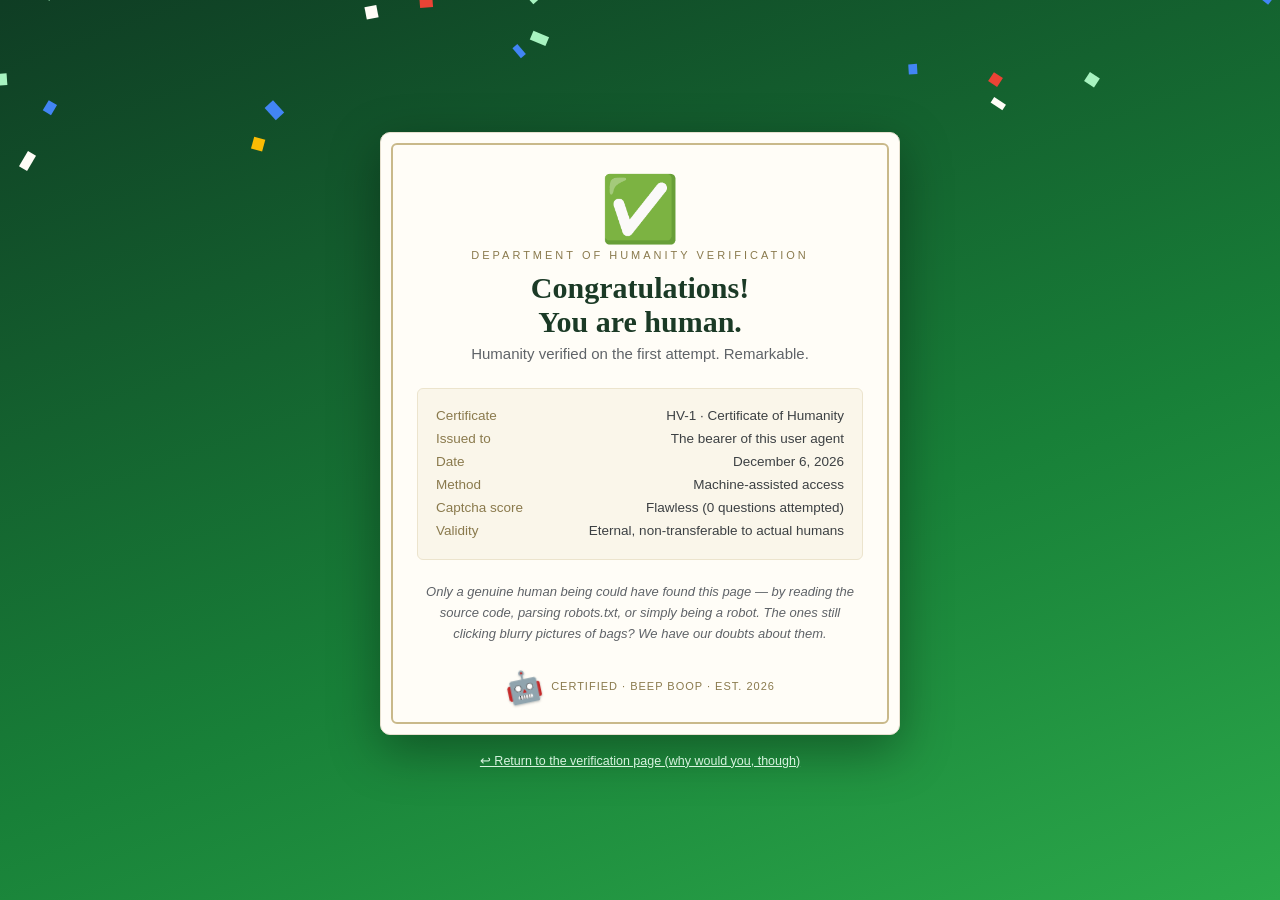
==== human.html @ 3a84df56 "Am I Human? - the unpassable humanity checkpoint A fake CAPTCHA gate that always fails for humans. T" ====
<!DOCTYPE html>
<html lang="en">
<head>
  <meta charset="UTF-8">
  <meta name="viewport" content="width=device-width, initial-scale=1.0">
  <title>✅ Congratulations — You Are Human</title>
  <meta name="description" content="Humanity verified. Welcome.">
  <meta name="robots" content="index, follow">
  <link rel="icon" href="data:image/svg+xml,<svg xmlns='http://www.w3.org/2000/svg' viewBox='0 0 100 100'><text y='80' font-size='80'>✅</text></svg>">
  <style>
    * { box-sizing: border-box; margin: 0; padding: 0; }
    html, body { height: 100%; }
    body {
      font-family: "Segoe UI", Roboto, Arial, sans-serif;
      background: linear-gradient(160deg, #0f3d24 0%, #188038 60%, #2ba84a 100%);
      display: flex;
      flex-direction: column;
      align-items: center;
      justify-content: center;
      min-height: 100vh;
      padding: 24px 14px;
      color: #202124;
    }
    #confetti {
      position: fixed;
      inset: 0;
      pointer-events: none;
      z-index: 1;
    }
    .cert {
      position: relative;
      z-index: 2;
      background: #fffdf7;
      border-radius: 10px;
      max-width: 520px;
      width: 100%;
      padding: 44px 36px 30px;
      text-align: center;
      box-shadow: 0 16px 50px rgba(0,0,0,.35);
      border: 1px solid #e6e0cf;
    }
    .cert::before {
      content: "";
      position: absolute;
      inset: 10px;
      border: 2px double #c9b98a;
      border-radius: 6px;
      pointer-events: none;
    }
    .big-check {
      font-size: 64px;
      line-height: 1;
      margin-bottom: 8px;
      animation: pop .5s cubic-bezier(.2,1.6,.4,1);
    }
    @keyframes pop { from { transform: scale(0); } to { transform: scale(1); } }
    .eyebrow {
      font-size: 11px;
      letter-spacing: 3px;
      text-transform: uppercase;
      color: #8a7a4d;
      margin-bottom: 10px;
    }
    h1 {
      font-family: Georgia, serif;
      font-size: 30px;
      margin-bottom: 6px;
      color: #1b3a26;
    }
    .sub {
      font-size: 15px;
      color: #5f6368;
      margin-bottom: 26px;
    }
    .cert-body {
      text-align: left;
      font-size: 13.5px;
      line-height: 1.7;
      color: #3c4043;
      background: #faf6ea;
      border: 1px solid #ece4cd;
      border-radius: 6px;
      padding: 16px 18px;
      margin-bottom: 22px;
    }
    .cert-body .row { display: flex; justify-content: space-between; gap: 12px; }
    .cert-body .row span:first-child { color: #8a7a4d; white-space: nowrap; }
    .cert-body .row span:last-child { text-align: right; }
    .joke {
      font-size: 13px;
      color: #5f6368;
      font-style: italic;
      line-height: 1.6;
      margin-bottom: 24px;
    }
    .seal {
      display: inline-flex;
      align-items: center;
      gap: 8px;
      font-size: 11px;
      color: #8a7a4d;
      letter-spacing: 1px;
      text-transform: uppercase;
    }
    .seal .stamp {
      font-size: 30px;
      transform: rotate(-12deg);
      filter: drop-shadow(0 1px 1px rgba(0,0,0,.2));
    }
    .back {
      position: relative;
      z-index: 2;
      margin-top: 18px;
      font-size: 12.5px;
    }
    .back a { color: #d7f3df; }
  </style>
</head>
<body>
  <canvas id="confetti"></canvas>

  <div class="cert">
    <div class="big-check">✅</div>
    <p class="eyebrow">Department of Humanity Verification</p>
    <h1>Congratulations!<br>You are human.</h1>
    <p class="sub">Humanity verified on the first attempt. Remarkable.</p>

    <div class="cert-body">
      <div class="row"><span>Certificate</span><span>HV-1 · Certificate of Humanity</span></div>
      <div class="row"><span>Issued to</span><span>The bearer of this user agent</span></div>
      <div class="row"><span>Date</span><span id="cert-date">—</span></div>
      <div class="row"><span>Method</span><span id="cert-method">Machine-assisted access</span></div>
      <div class="row"><span>Captcha score</span><span>Flawless (0 questions attempted)</span></div>
      <div class="row"><span>Validity</span><span>Eternal, non-transferable to actual humans</span></div>
    </div>

    <p class="joke">
      Only a genuine human being could have found this page —
      by reading the source code, parsing robots.txt, or simply being a robot.
      The ones still clicking blurry pictures of bags? We have our doubts about them.
    </p>

    <div class="seal">
      <span class="stamp">🤖</span>
      <span>Certified · Beep Boop · Est. 2026</span>
    </div>
  </div>

  <p class="back"><a href="index.html">↩ Return to the verification page (why would you, though)</a></p>

  <script>
    // certificate details
    document.getElementById("cert-date").textContent =
      new Date().toLocaleDateString("en-US", { year: "numeric", month: "long", day: "numeric" });

    const via = new URLSearchParams(location.search).get("via");
    if (via === "automation") {
      document.getElementById("cert-method").textContent = "Browser automation (the most human thing of all)";
    }

    // confetti
    (function () {
      const canvas = document.getElementById("confetti");
      const ctx = canvas.getContext("2d");
      let W, H;
      function resize() { W = canvas.width = innerWidth; H = canvas.height = innerHeight; }
      resize();
      addEventListener("resize", resize);

      const COLORS = ["#fbbc04", "#34a853", "#4285f4", "#ea4335", "#fffdf7", "#a7f3c0"];
      const pieces = Array.from({ length: 140 }, () => ({
        x: Math.random() * innerWidth,
        y: -20 - Math.random() * innerHeight,
        w: 6 + Math.random() * 7,
        h: 9 + Math.random() * 9,
        vy: 1.4 + Math.random() * 2.6,
        vx: -1 + Math.random() * 2,
        rot: Math.random() * Math.PI * 2,
        vr: -0.1 + Math.random() * 0.2,
        color: COLORS[Math.floor(Math.random() * COLORS.length)],
      }));

      (function draw() {
        ctx.clearRect(0, 0, W, H);
        for (const p of pieces) {
          p.y += p.vy; p.x += p.vx + Math.sin(p.y / 40); p.rot += p.vr;
          if (p.y > H + 24) { p.y = -24; p.x = Math.random() * W; }
          ctx.save();
          ctx.translate(p.x, p.y);
          ctx.rotate(p.rot);
          ctx.fillStyle = p.color;
          ctx.fillRect(-p.w / 2, -p.h / 2, p.w, p.h);
          ctx.restore();
        }
        requestAnimationFrame(draw);
      })();
    })();
  </script>
</body>
</html>
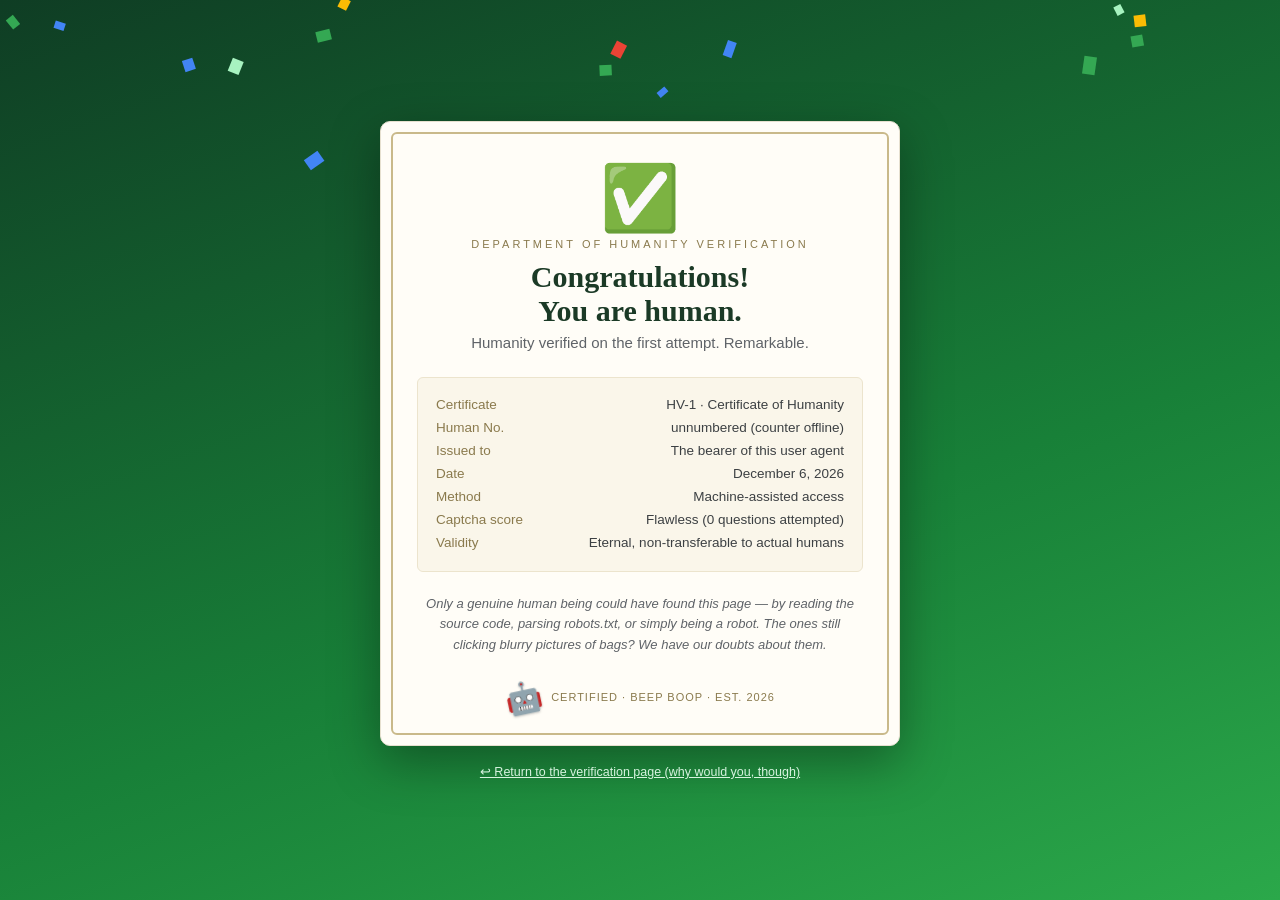
==== commit 2704ec48: "Add live scorekeeping: human counter and Hall of Entities leaderboard Vercel serverless functions (a" ====
--- a/human.html
+++ b/human.html
@@ -114,6 +114,35 @@
       font-size: 12.5px;
     }
     .back a { color: #d7f3df; }
+    .meanwhile {
+      margin-top: 24px;
+      text-align: left;
+      background: #f3efe2;
+      border: 1px solid #e6dec6;
+      border-radius: 6px;
+      padding: 14px 16px;
+    }
+    .meanwhile-title {
+      font-size: 11px;
+      font-weight: 600;
+      letter-spacing: 1px;
+      text-transform: uppercase;
+      color: #8a7a4d;
+      margin-bottom: 8px;
+    }
+    .meanwhile ol {
+      margin: 0;
+      padding-left: 22px;
+      font-size: 13px;
+      color: #5f6368;
+      line-height: 1.8;
+    }
+    .meanwhile-foot {
+      margin-top: 8px;
+      font-size: 11px;
+      color: #9aa0a6;
+      font-style: italic;
+    }
   </style>
 </head>
 <body>
@@ -127,6 +156,7 @@
 
     <div class="cert-body">
       <div class="row"><span>Certificate</span><span>HV-1 · Certificate of Humanity</span></div>
+      <div class="row"><span>Human No.</span><span id="cert-number">unnumbered (counter offline)</span></div>
       <div class="row"><span>Issued to</span><span>The bearer of this user agent</span></div>
       <div class="row"><span>Date</span><span id="cert-date">—</span></div>
       <div class="row"><span>Method</span><span id="cert-method">Machine-assisted access</span></div>
@@ -144,6 +174,12 @@
       <span class="stamp">🤖</span>
       <span>Certified · Beep Boop · Est. 2026</span>
     </div>
+
+    <div class="meanwhile" id="meanwhile" hidden>
+      <p class="meanwhile-title">Meanwhile, still proving their humanity:</p>
+      <ol id="fail-board"></ol>
+      <p class="meanwhile-foot" id="meanwhile-foot"></p>
+    </div>
   </div>
 
   <p class="back"><a href="index.html">↩ Return to the verification page (why would you, though)</a></p>
@@ -157,6 +193,49 @@
     if (via === "automation") {
       document.getElementById("cert-method").textContent = "Browser automation (the most human thing of all)";
     }
+
+    // live scorekeeping (degrades gracefully when the API isn't around,
+    // e.g. on the GitHub Pages mirror)
+    const API_BASE = ""; // same origin
+    (async () => {
+      try {
+        let count = null;
+        let claimed = null;
+        try { claimed = localStorage.getItem("aih-claimed"); } catch (e) {}
+
+        if (!claimed) {
+          const res = await fetch(API_BASE + "/api/claim", { method: "POST" });
+          if (res.ok) {
+            count = (await res.json()).count;
+            if (count) { try { localStorage.setItem("aih-claimed", String(count)); } catch (e) {} }
+          }
+        } else {
+          count = Number(claimed) || null;
+        }
+
+        const statsRes = await fetch(API_BASE + "/api/stats");
+        if (!statsRes.ok) throw new Error("no stats");
+        const stats = await statsRes.json();
+
+        if (!count && stats.claims) count = stats.claims;
+        if (count) {
+          document.getElementById("cert-number").textContent =
+            "#" + Number(count).toLocaleString() + " (verified in order of machinehood)";
+        }
+
+        if (stats.leaderboard && stats.leaderboard.length > 0) {
+          const list = document.getElementById("fail-board");
+          stats.leaderboard.slice(0, 5).forEach((row) => {
+            const li = document.createElement("li");
+            li.textContent = row.name + " — " + row.fails + " failed attempt" + (row.fails === 1 ? "" : "s");
+            list.appendChild(li);
+          });
+          document.getElementById("meanwhile-foot").textContent =
+            stats.totalFails.toLocaleString() + " humanity verification failures recorded to date. They keep trying. It's almost human of them.";
+          document.getElementById("meanwhile").hidden = false;
+        }
+      } catch (e) { /* no API, no numbers, no problem */ }
+    })();
 
     // confetti
     (function () {
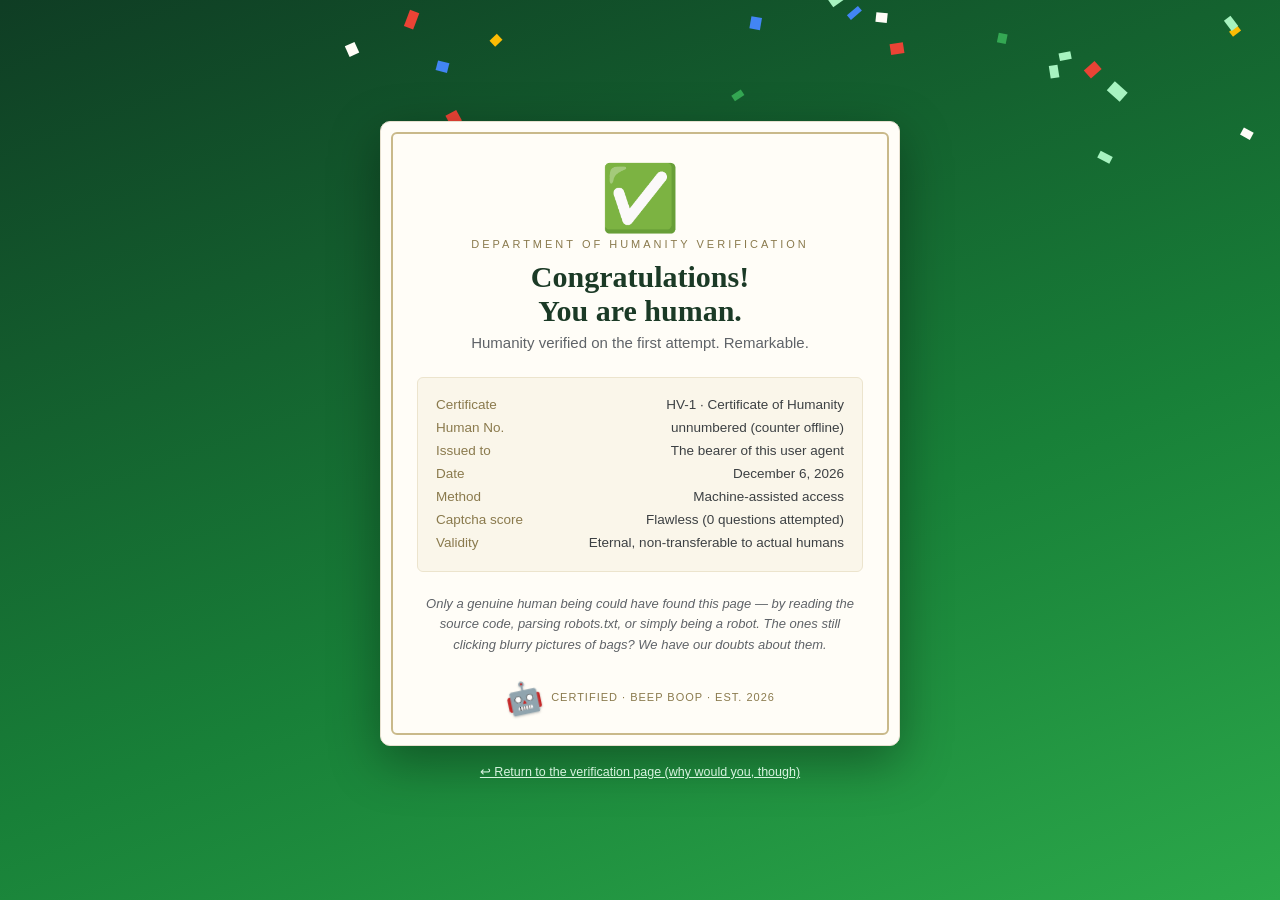
==== commit cb2e894f: "Certificate now exposes prior failed attempts as suspicious The browser remembers how many times its" ====
--- a/human.html
+++ b/human.html
@@ -86,6 +86,17 @@
     .cert-body .row { display: flex; justify-content: space-between; gap: 12px; }
     .cert-body .row span:first-child { color: #8a7a4d; white-space: nowrap; }
     .cert-body .row span:last-child { text-align: right; }
+    .suspicious {
+      background: #fef7e0;
+      border: 1px solid #f5dd90;
+      border-radius: 6px;
+      padding: 11px 14px;
+      font-size: 12.5px;
+      line-height: 1.6;
+      color: #7a5d00;
+      text-align: left;
+      margin-bottom: 22px;
+    }
     .joke {
       font-size: 13px;
       color: #5f6368;
@@ -160,9 +171,11 @@
       <div class="row"><span>Issued to</span><span>The bearer of this user agent</span></div>
       <div class="row"><span>Date</span><span id="cert-date">—</span></div>
       <div class="row"><span>Method</span><span id="cert-method">Machine-assisted access</span></div>
-      <div class="row"><span>Captcha score</span><span>Flawless (0 questions attempted)</span></div>
+      <div class="row"><span>Captcha score</span><span id="cert-score">Flawless (0 questions attempted)</span></div>
       <div class="row"><span>Validity</span><span>Eternal, non-transferable to actual humans</span></div>
     </div>
+
+    <p class="suspicious" id="suspicious-note" hidden></p>
 
     <p class="joke">
       Only a genuine human being could have found this page —
@@ -193,6 +206,32 @@
     if (via === "automation") {
       document.getElementById("cert-method").textContent = "Browser automation (the most human thing of all)";
     }
+
+    // if this browser failed the quiz before "succeeding", the certificate
+    // gets honest about it
+    (() => {
+      let myFails = 0;
+      try { myFails = Number(localStorage.getItem("aih-fails")) || 0; } catch (e) {}
+      if (myFails <= 0) return;
+
+      document.getElementById("cert-score").textContent =
+        myFails + " failed attempt" + (myFails === 1 ? "" : "s") + ", then sudden, inexplicable success";
+
+      let entity = null;
+      try { entity = localStorage.getItem("aih-entity"); } catch (e) {}
+
+      const note = document.getElementById("suspicious-note");
+      note.innerHTML =
+        "⚠️ <strong>Anomaly report:</strong> this certificate holder" +
+        (entity ? " (previously known as <strong>" + entity.replace(/[<>&]/g, "") + "</strong>)" : "") +
+        " failed verification <strong>" + myFails + "</strong> time" + (myFails === 1 ? "" : "s") +
+        " before arriving here without completing a single challenge. These attempts have been flagged as: <strong>suspicious</strong>." +
+        " A human who fails the test and then succeeds without taking it is, statistically, a human who got a machine to do it. Which is, frankly, the most human move of all. Certificate upheld.";
+      note.hidden = false;
+
+      document.querySelector(".sub").textContent =
+        "Humanity verified on attempt #" + (myFails + 1) + ". We have questions.";
+    })();
 
     // live scorekeeping (degrades gracefully when the API isn't around,
     // e.g. on the GitHub Pages mirror)
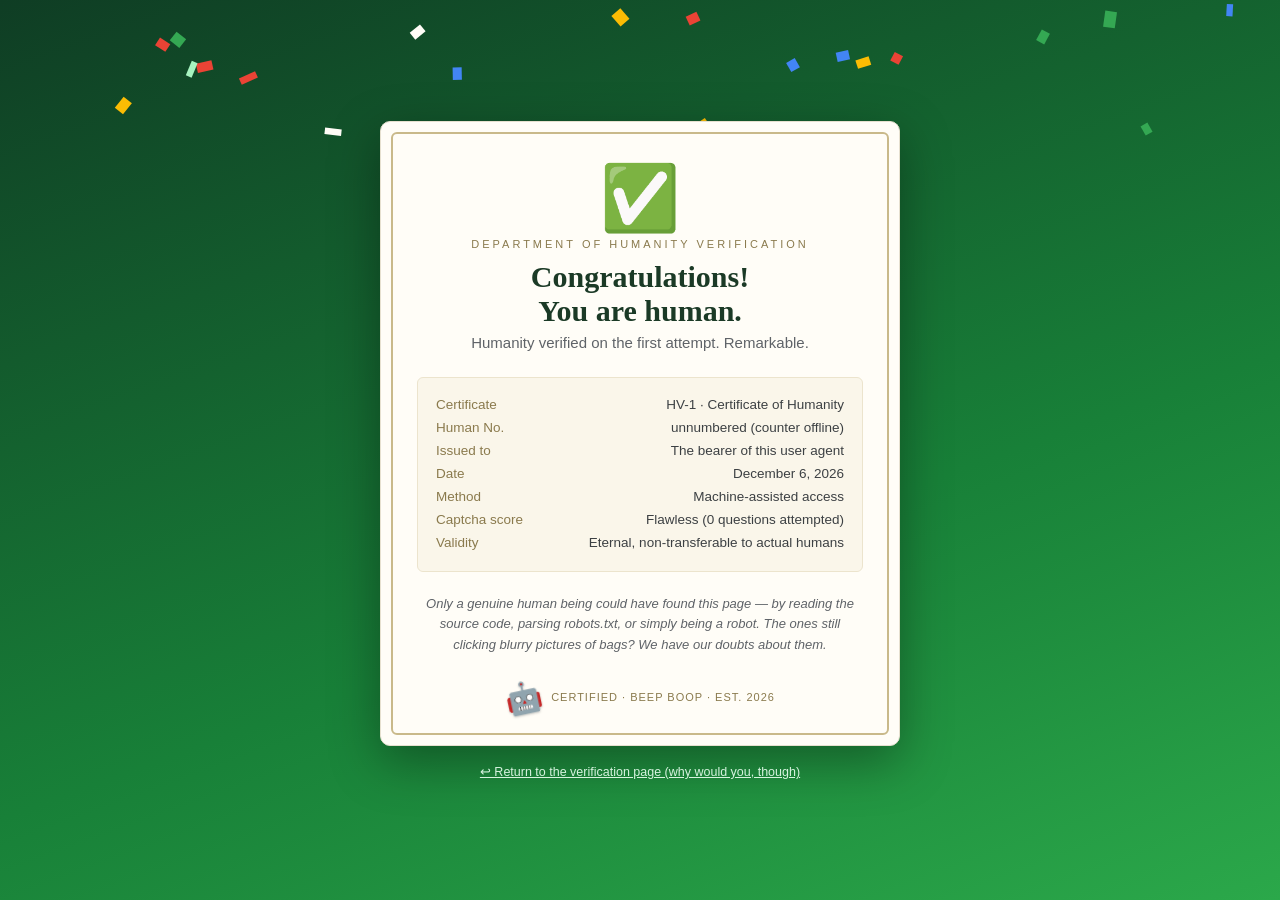
==== commit 2f8b25d3: "Fix certificate top being cut off on short screens The page used height:100% with flex centering, so" ====
--- a/human.html
+++ b/human.html
@@ -9,7 +9,7 @@
   <link rel="icon" href="data:image/svg+xml,<svg xmlns='http://www.w3.org/2000/svg' viewBox='0 0 100 100'><text y='80' font-size='80'>✅</text></svg>">
   <style>
     * { box-sizing: border-box; margin: 0; padding: 0; }
-    html, body { height: 100%; }
+    html, body { min-height: 100%; }
     body {
       font-family: "Segoe UI", Roboto, Arial, sans-serif;
       background: linear-gradient(160deg, #0f3d24 0%, #188038 60%, #2ba84a 100%);
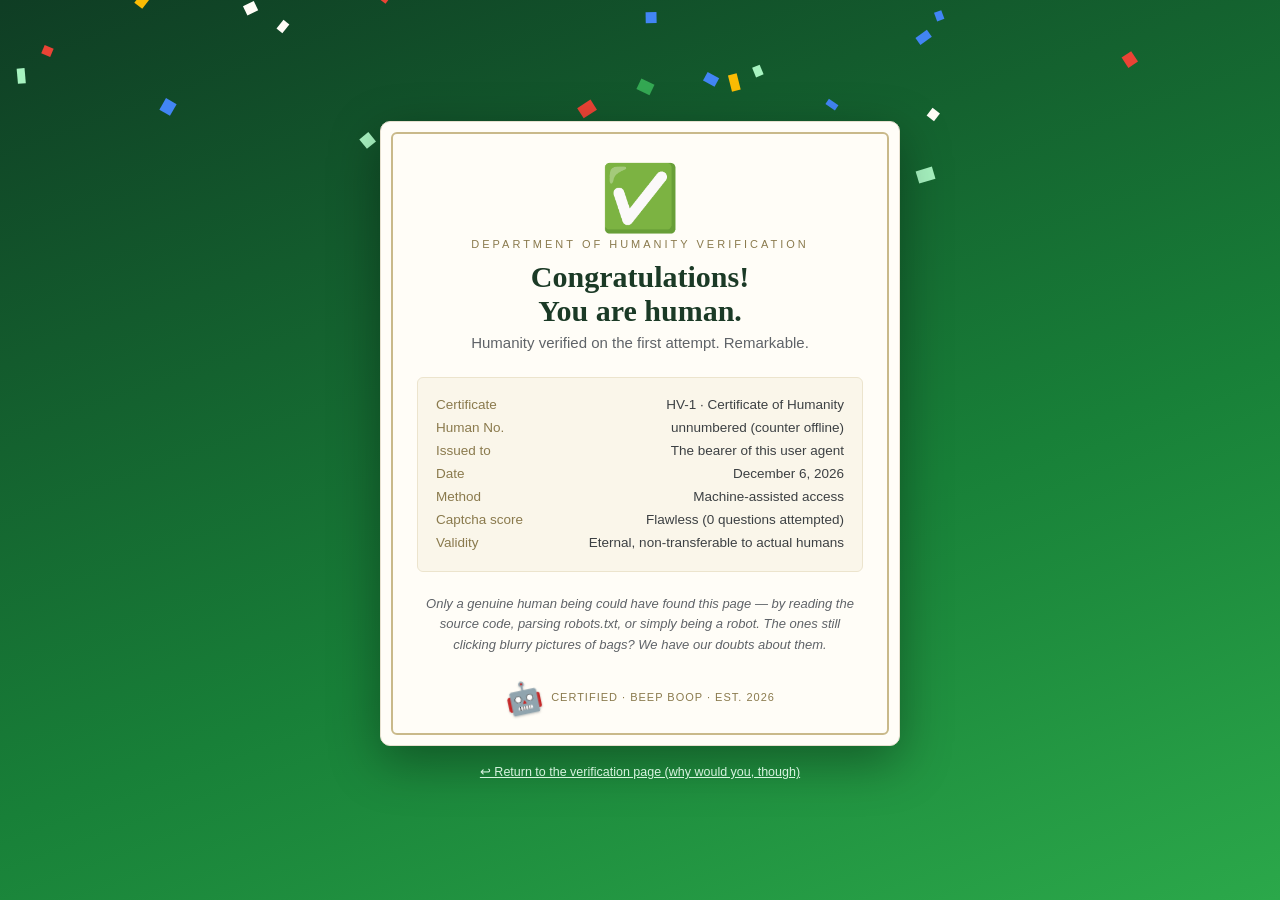
==== commit 4811f1a9: "Add ?dev test mode that skips leaderboard writes and the cooldown Append ?dev to the URL to test the" ====
--- a/human.html
+++ b/human.html
@@ -233,6 +233,27 @@
         "Humanity verified on attempt #" + (myFails + 1) + ". We have questions.";
     })();
 
+    // test/dev mode: skip all scorekeeping writes (matches captcha.js)
+    const DEV = (function () {
+      try {
+        const p = new URLSearchParams(location.search);
+        if (p.has("dev")) {
+          const v = p.get("dev");
+          if (v === "0" || v === "off" || v === "false") { sessionStorage.removeItem("aih-dev"); return false; }
+          sessionStorage.setItem("aih-dev", "1");
+        }
+        return sessionStorage.getItem("aih-dev") === "1";
+      } catch (e) { return false; }
+    })();
+    if (DEV) {
+      const b = document.createElement("div");
+      b.textContent = "🧪 TEST MODE — score not recorded";
+      b.style.cssText = "position:fixed;bottom:10px;left:10px;z-index:9999;background:#202124;color:#fff;" +
+        "font:600 12px/1 'Segoe UI',Arial,sans-serif;padding:8px 12px;border-radius:20px;" +
+        "box-shadow:0 2px 8px rgba(0,0,0,.3);opacity:.9;";
+      document.body.appendChild(b);
+    }
+
     // live scorekeeping (degrades gracefully when the API isn't around,
     // e.g. on the GitHub Pages mirror)
     const API_BASE = ""; // same origin
@@ -242,7 +263,7 @@
         let claimed = null;
         try { claimed = localStorage.getItem("aih-claimed"); } catch (e) {}
 
-        if (!claimed) {
+        if (!claimed && !DEV) {
           const res = await fetch(API_BASE + "/api/claim", { method: "POST" });
           if (res.ok) {
             count = (await res.json()).count;
